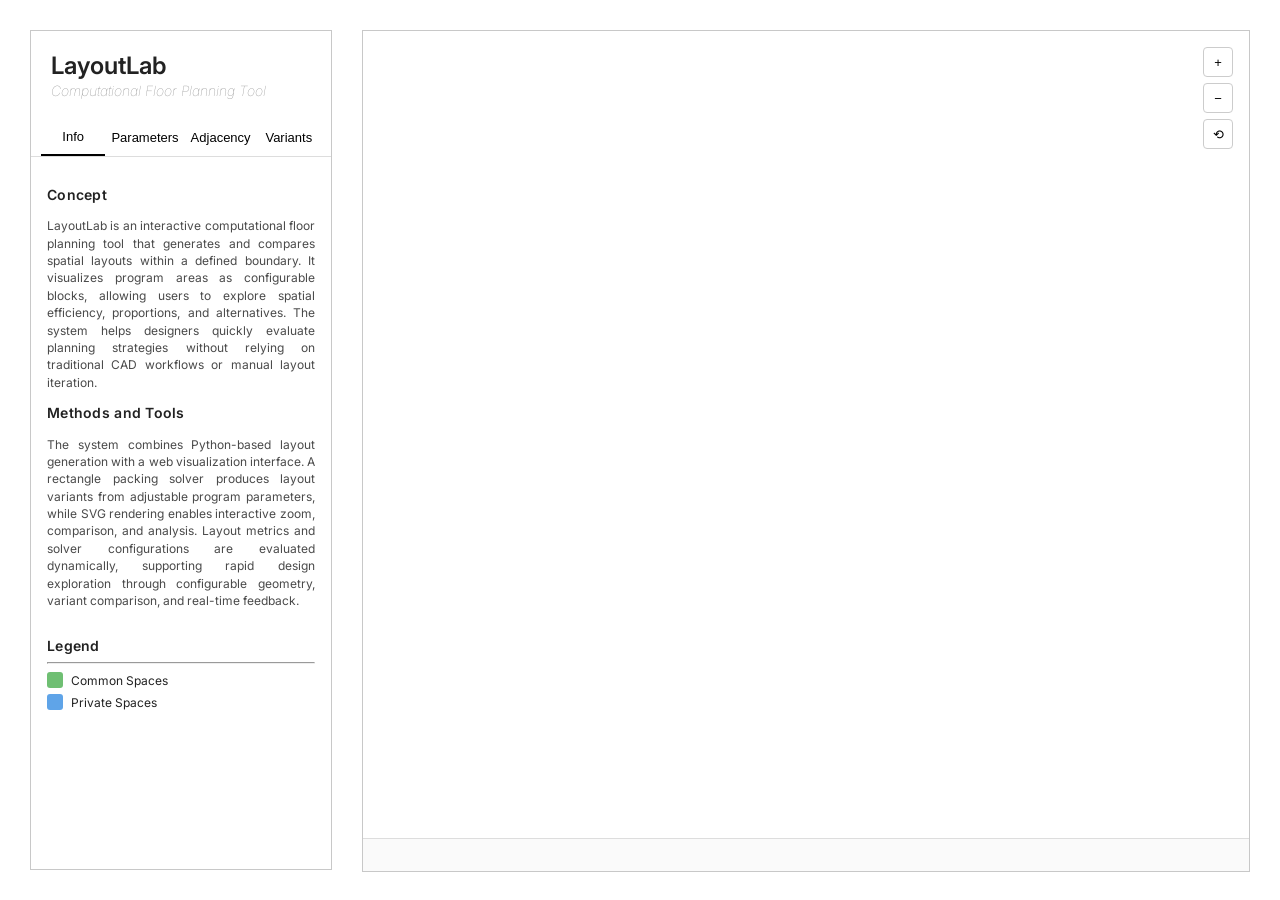
==== index.html @ 80b99b5e "Prepare frontend for GitHub Pages deployment" ====
<!DOCTYPE html>
<html>
<head>
    <meta charset="UTF-8">
    <title>Floor Planner Dashboard</title>
    <link rel="stylesheet" href="style.css">
    <link href="https://fonts.googleapis.com/css2?family=Inter:wght@400;500;600&display=swap" rel="stylesheet">
    <link rel="icon" href="data:,">
</head>
<body>
    <div class="dashboard">

        <div class="side-panel">

            <!-- PANEL TITLE -->
            <div class="panel-title">
                LayoutLab
                <div class="panel-subtitle">Computational Floor Planning Tool</div>
            </div>
        
            <!-- Tabs -->
            <div class="tabs">
                <button class="tab-button active" data-tab="info">Info</button>
                <button class="tab-button" data-tab="parameters">Parameters</button>
                <button class="tab-button" data-tab="adjacency">Adjacency</button>
                <button class="tab-button" data-tab="variants">Variants</button>
            </div>
        
            <!-- TAB CONTENT -->
            <div class="tab-content">
        
                <!-- INFO -->
                <div class="tab-panel active" id="info">
        
                    <div class="Info-Text">
                        <h4>Concept</h4>
                        <p>LayoutLab is an interactive computational floor planning tool that generates and compares spatial layouts within a defined boundary. It visualizes program areas as configurable blocks, allowing users to explore spatial efficiency, proportions, and alternatives. The system helps designers quickly evaluate planning strategies without relying on traditional CAD workflows or manual layout iteration.</p>
        
                        <h4>Methods and Tools</h4>
                        <p>The system combines Python-based layout generation with a web visualization interface. A rectangle packing solver produces layout variants from adjustable program parameters, while SVG rendering enables interactive zoom, comparison, and analysis. Layout metrics and solver configurations are evaluated dynamically, supporting rapid design exploration through configurable geometry, variant comparison, and real-time feedback.</p>
                    </div>
        
                    <div class="card">
                        <h3>Legend</h3>
                        <hr>
        
                        <div class="legend-row" data-category="common">
                            <span class="legend-box common-box"></span>
                            <span>Common Spaces</span>
                        </div>
        
                        <div class="legend-row" data-category="private">
                            <span class="legend-box private-box"></span>
                            <span>Private Spaces</span>
                        </div>
                    </div>
        
                </div>
        
                <!-- PARAMETERS -->
                <div class="tab-panel" id="parameters">

                    <div class="parameters-content">

                        <!-- Boundary -->
                        <div class="param-section">
                            <h4>Boundary</h4>

                            <div class="param-group">
                                <div class="param-label">
                                    <span>Width (m)</span>
                                    <span>Length (m)</span>
                                </div>

                                <div class="param-inputs">
                                    <input type="number" id="boundary-width" value="15">
                                    <input type="number" id="boundary-height" value="10">
                                </div>
                            </div>
                        </div>


                        <!-- Program Areas -->
                        <div class="param-section">
                            <h4>Program Areas</h4>

                            <div class="param-group">
                                <div class="param-title">Living Room</div>
                                <div class="param-label">
                                    <span>Target Area (m²)</span>
                                    <span>Min Area (m²)</span>
                                </div>
                                <div class="param-inputs">
                                    <input type="number" id="living-target">
                                    <input type="number" id="living-min">
                                </div>
                            </div>


                            <div class="param-group">
                                <div class="param-title">Kitchen</div>
                                <div class="param-label">
                                    <span>Target Area (m²)</span>
                                    <span>Min Area (m²)</span>
                                </div>
                                <div class="param-inputs">
                                    <input type="number" id="kitchen-target">
                                    <input type="number" id="kitchen-min">
                                </div>
                            </div>


                            <div class="param-group">
                                <div class="param-title">Bedroom 1</div>
                                <div class="param-label">
                                    <span>Target Area (m²)</span>
                                    <span>Min Area (m²)</span>
                                </div>
                                <div class="param-inputs">
                                    <input type="number" id="bedroom1-target">
                                    <input type="number" id="bedroom1-min">
                                </div>
                            </div>


                            <div class="param-group">
                                <div class="param-title">Bedroom 2</div>
                                <div class="param-label">
                                    <span>Target Area (m²)</span>
                                    <span>Min Area (m²)</span>
                                </div>
                                <div class="param-inputs">
                                    <input type="number" id="bedroom2-target">
                                    <input type="number" id="bedroom2-min">
                                </div>
                            </div>


                            <div class="param-group">
                                <div class="param-title">Bathroom 1</div>
                                <div class="param-label">
                                    <span>Target Area (m²)</span>
                                    <span>Min Area (m²)</span>
                                </div>
                                <div class="param-inputs">
                                    <input type="number" id="bathroom1-target">
                                    <input type="number" id="bathroom1-min">
                                </div>
                            </div>


                            <div class="param-group">
                                <div class="param-title">Bathroom 2</div>
                                <div class="param-label">
                                    <span>Target Area (m²)</span>
                                    <span>Min Area (m²)</span>
                                </div>
                                <div class="param-inputs">
                                    <input type="number" id="bathroom2-target">
                                    <input type="number" id="bathroom2-min">
                                </div>
                            </div>


                            <div class="param-group">
                                <div class="param-title">Circulation</div>
                                <div class="param-label">
                                    <span>Target Area (m²)</span>
                                    <span>Min Area (m²)</span>
                                </div>
                                <div class="param-inputs">
                                    <input type="number" id="circulation-target">
                                    <input type="number" id="circulation-min">
                                </div>
                            </div>

                        </div>

                    </div>

                    <button id="generate-layout">Generate Layout</button>

                </div>
        
                <!-- ADJACENCY -->
                <div class="tab-panel" id="adjacency">
                    <div class="tab-placeholder">Adjacency panel (coming soon)</div>
                </div>
        
                <!-- VARIANTS -->
                <div class="tab-panel" id="variants">

                    <div class="variants-header">
                        <div class="variants-title-row">
                            <h4>Layout Variants</h4>
                            <button id="compare-toggle" class="compare-button">
                                Compare
                            </button>
                        </div>
                    
                        <p class="variants-subtitle">
                            Sorted by packing efficiency (best → worst)
                        </p>
                    </div>
                
                    <div id="variant-grid"></div>
                
                </div>
            </div>    
    
        </div>

        <!-- CANVAS PANEL -->
        <div class="canvas-panel">
            <div class="canvas-controls">
                <button id="zoom-in" class="control-button">+</button>
                <button id="zoom-out" class="control-button">−</button>
                <button id="recenter" class="control-button">⟲</button>
            </div>
            <div id="canvas-container">
                <svg id="floorplan"></svg>
            </div>
            
            <div id="metrics-container"></div>
        </div>
    
    </div>
    
    <div id="tooltip"></div>
    <script src="app.js"></script>
    
    </body>
</html>
---- style.css ----
html, body {
    margin-left: 15px;
    margin-right: 15px;
}

body {
    font-family: "Inter", sans-serif;
    background: #ffffff;
    color: #222;
    box-sizing: border-box;
}

.panel-title {
    font-size: 24px;
    font-weight: 600;
    margin: 20px;
    text-align: left;
}

.panel-subtitle {
    font-size: 14px;
    color: hsl(0, 0%, 50%);
    margin-top: 2px;
    font-weight: 100;
    text-align: left;
    font-style: italic;
}

.Info-Text {
    padding-bottom: 4px;
    max-width: 280px;
    color: #4a4a4a;
    font-size: 12px;
    line-height: 1.45;
    text-align: justify;
}

.Info-Text h4 {
    margin: 12px 0 0 0;
    font-size: 14px;
    font-weight: 600;
    color: #222;
    letter-spacing: 0.02em;
}

/* Layout */

.dashboard {
    display: flex;
    gap: 30px;
    height: calc(100vh - 60px); 
    margin-top: 30px;
}

/* Left Panel */

.side-panel {
    width: 300px;
    flex-shrink: 0;
    display: flex;
    flex-direction: column;
    border: 1px solid rgb(200,200,200);
}

/* RIGHT PANEL */

.canvas-panel {
    flex: 1;
    position: relative;
    display: flex;
    flex-direction: column;
    height: 100%;
    align-items: stretch;
    justify-content: flex-start;
    overflow: hidden;
    border: 1px solid rgb(200, 200, 200);
}

.canvas-note {
    position: absolute;
    right: 16px;
    bottom: 16px;
    font-size: 10px;
    color: hsl(0, 0%, 75%);
    line-height: 1.4;
    margin: 0;
    pointer-events: none;
    font-style:italic;
}

.canvas-controls {
    position: absolute;
    top: 16px;
    right: 16px;
    display: grid;
    gap: 6px;
    z-index: 10;
}

.control-button {
    width: 30px;
    height: 30px;
    border: 1px solid #ccc;
    background: rgba(255, 255, 255, 0.9);
    border-radius: 4px;
    font-size: 13px;
    cursor: pointer;
    line-height: 1;
}

.control-button:hover {
    background: #f3f3f3;
}

/* Cards */

.card {
    background: white;
    border-radius: 0px;

    background-color: #ffffff;
}

.card.metrics-card {
    display: flex;
    flex-direction: column;
    height: 100%;
}

.card:last-child{
    flex: 1;
}

.card h3 {
    margin: 12px 0 0 0;
    font-size: 14px;
    font-weight: 600;
    color: #222;
    letter-spacing: 0.02em;
}

/* Rooms */

.room {
    stroke: #333;
    stroke-width: 1;
    fill-opacity: 0.75;
    transition: all 0.15s ease;
}

.room:hover {
    stroke-width: 3;
}

.room.dimmed {
    fill-opacity: 0.15;
}

.room.highlighted {
    stroke-width: 3;
    fill-opacity: 0.95;
}

/* Room colors */

.common {
    fill: #6fbf73;
}

.private {
    fill: #5fa4e8;
}

/* Legend */

.legend-row {
    display: flex;
    align-items: center;
    margin-bottom: 0px;
    margin-top: 6px;
    font-size: 14px;
    cursor: pointer;
}

.legend-row:hover {
    font-weight: 600;
}

.legend-box {
    width: 16px;
    height: 16px;
    margin-right: 8px;
    border-radius: 3px;
}

.legend-row span {
    margin-bottom: 0px;
    margin-top: 0px;
    font-size: 12px;
}

.common-box {
    background: #6fbf73;
}

.private-box {
    background: #5fa4e8;
}

/* ---------------------------
METRICS DASHBOARD
--------------------------- */

.metrics-title {
    font-size: 14px;
    font-weight: 600;
    margin-bottom: 8px;
    color: #222;
    letter-spacing: 0.02em;
}

.metrics-grid {
    display: grid;
    grid-template-columns: repeat(4, 1fr);
    gap: 12px;
}

.metric-card {
    background: #ffffff;
    border: 1px solid #ddd;
    padding: 10px;
    border-radius: 6px;
    text-align: left;
}

.metric-label {
    padding-bottom: 4px;
    max-width: 235px;
    color: #4a4a4a;
    font-size: 12px;
    line-height: 1.45;
    text-align: justify;
}

.metric-value {
    font-size: 16px;
    font-weight: 600;
    color: #222;
}

.metrics-meta {
    margin-top: 10px;
    font-size: 11px;
    color: #666;
    display: flex;
    gap: 12px;
}

.metric-card:hover {
    border-color: #999;
}

.metric-card:first-child {
    background: hsla(0, 0%, 0%, 0.05);
}

#tooltip {
    position: absolute;
    z-index: 999;
    left: 22px;
    top: 0px;
    background: white;
    border: 1px solid #ccc;
    padding: 8px 10px;
    border-radius: 6px;
    font-size: 12px;
    box-shadow: 0 2px 6px rgba(0,0,0,0.15);
    pointer-events: none;
    opacity: 0;
    transition: opacity 0.15s ease;
}

.info-icon {
    margin-left: 6px;
    cursor: help;
    color: #888;
    font-size: 13px;
}

/* ---------------------------
VARIANT PANEL (RIGHT SIDE)
--------------------------- */
.variants-title-row {
    display: flex;
    justify-content: space-between;
    align-items: center;
    margin: 0px;
}

.variants-subtitle {
    font-size: 11px;
    color: #777;
    margin-top: 10px;
}

.variants-header h4 {
    font-size: 14px;
    font-weight: 600;
    color: #222;
    letter-spacing: 0.02em;
    margin: 0px;
}

#variant-note {
    font-size: 10px;
}

#variant-grid {
    display: flex;
    flex-direction: column;
    gap: 10px;
}

.variant-order {
    font-size: 12px;
    color: #575757;
    margin-top: 2px;
}

.variant-thumb {
    border: 1px solid #ccc;
    padding: 6px;
    cursor: pointer;
    background: white;
    display: flex;
    flex-direction: column;
    align-items: center;
}

.variant-thumb.selected {
    border: 2px solid hwb(0 0% 100%);
}

.variant-thumb:hover {
    border: 2px solid rgba(0, 0, 0, 0.35)
}

.variant-thumb svg {
    background: #fafafa;
}

.variant-rank {
    font-size: 11px;
    font-weight: 600;
    margin-bottom: 4px;
}

.variant-eff {
    margin-top: 4px;
    font-size: 11px;
}

.best-star {
    margin-left: 6px;
    font-size: 13px;
    font-weight: bold;
}

/* Compare Button */

.compare-button {
    font-size: 11px;
    padding: 5px 10px;
    border: 1px solid #ccc;
    background: white;
    cursor: pointer;
    border-radius: 4px;
}

.compare-button:hover {
    background: #f3f3f3;
}

.compare-button.active {
    background: #222;
    color: white;
    border-color: #222;

}

#canvas-container {
    flex: 1;
    display: flex;
    overflow: hidden;
    flex-direction: row;
    min-height: 0;
    position: relative;
}

.compare-canvas {
    flex: 1;
    width: 100%;
    height:100%;
    display: block;
}

.compare-wrapper {
    flex: 1;
    display: flex;
    flex-direction: column;
    min-width: 0;
    min-height: 0;
    overflow: hidden;
    border-right: 1px solid #ccc;
}

.compare-wrapper:last-child {
    border-right: none;
}

#floorplan {
    display: block;
}

#canvas-container svg {
    width: 100%;
    height: 100%;
}

.compare-selected {
    border: 2px solid black;
}



#metrics-container {
    display: flex;
    gap: 16px;
    border-top: 1px solid #ddd;
    padding: 16px;
    background: #fafafa;
    align-items: stretch;
}

.metrics-card {
    flex: 1 1 50%;
    font-size: 12px;
    line-height: 1.5;
    min-width: 0;
    border-right: 1px solid #ddd;
    padding-right: 16px;
}

.metrics-card:last-child {
    border-right: none;
    padding-right: 0px;
}

.metrics-card p {
    margin-bottom: 0px;
    margin-top: 6px;
    font-size: 14px;
}

/* ---------------------------
TABS
--------------------------- */

.tabs {
    display: flex;
    border-bottom: 1px solid #ddd;
    padding: 0 10px;
}

.tab-button {
    flex: 1;
    padding: 10px 6px;
    background: none;
    border: none;
    font-size: 13px;
    cursor: pointer;
}

.tab-button.active {
    border-bottom: 2px solid black;
    font-weight: 500;
}

.tab-button:hover {
    background: #f3f3f3;
}

/* ---------------------------
TAB CONTENT
--------------------------- */

.tab-content {
    flex: 1;
    overflow: hidden;
    display: flex;
    flex-direction: column;
}

.tab-panel {
    display: none;
    flex: 1;
    overflow-y: auto;
    padding: 16px;
}

.tab-panel.active {
    display: block;
}

/* Placeholder content */

.tab-placeholder {
    padding: 20px;
    font-size: 12px;
    color: #777;
}

/* ---------------------------
PARAMETERS PANEL (UNIFIED)
--------------------------- */

.parameters-content {
    flex: 1;
    overflow-y: auto;
}

/* Section headers */

.param-section h4 {
    font-size: 13px;
    margin-bottom: 6px;
}

/* Shared Param System */

.param-group {
    display: flex;
    flex-direction: column;
    gap: 4px;
    margin-bottom: 12px;
}

.param-title {
    font-size: 12px;
    font-weight: 600;
}

.param-label {
    display: flex;
    font-size: 11px;
    color: #666;
}

.param-label span {
    width: 50%;
}

/* Inputs */

.param-inputs {
    display: flex;
    gap: 6px;
}

.param-inputs input {
    width: 50%;
    min-width: 0;
    padding: 4px;
    border: 1px solid #ccc;
    font-size: 12px;
    box-sizing: border-box;
}

/* Generate button fixed bottom */

#generate-layout {
    margin-top: 20px;
    width: 100%;
    padding: 8px;
    font-size: 12px;
    border: 1px solid #ccc;
    background: white;
    cursor: pointer;
}

#generate-layout:hover {
    background: #f3f3f3;
}
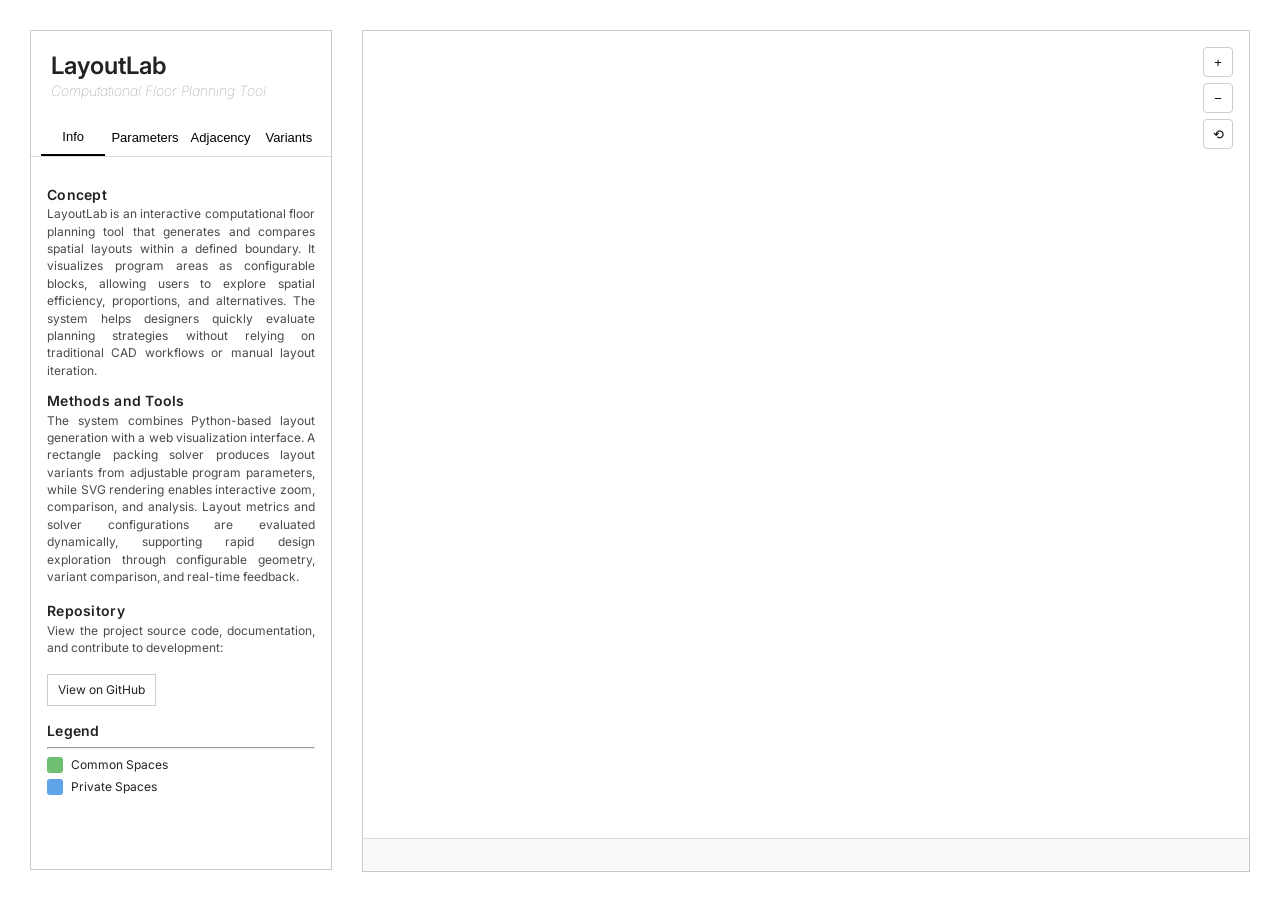
==== commit fe4f4fc5: "Add GitHub repository link to info tab" ====
--- a/index.html
+++ b/index.html
@@ -39,6 +39,20 @@
                         <h4>Methods and Tools</h4>
                         <p>The system combines Python-based layout generation with a web visualization interface. A rectangle packing solver produces layout variants from adjustable program parameters, while SVG rendering enables interactive zoom, comparison, and analysis. Layout metrics and solver configurations are evaluated dynamically, supporting rapid design exploration through configurable geometry, variant comparison, and real-time feedback.</p>
                     </div>
+
+                    <div class="repo-section">
+                        <h4>Repository</h4>
+                        <p>
+                            View the project source code, documentation, and contribute to development:
+                        </p>
+                        <a 
+                        href="https://github.com/0209vaibhav/layoutlab"
+                        target="_blank"
+                        class="repo-button"
+                    >
+                        View on GitHub
+                    </a>
+                    </div>
         
                     <div class="card">
                         <h3>Legend</h3>
--- a/style.css
+++ b/style.css
@@ -36,11 +36,16 @@
 }
 
 .Info-Text h4 {
-    margin: 12px 0 0 0;
+    margin-top: 12px;
+    margin-bottom: 0px;
     font-size: 14px;
     font-weight: 600;
     color: #222;
     letter-spacing: 0.02em;
+}
+
+.Info-Text p {
+    margin-top: 0px;
 }
 
 /* Layout */
@@ -590,4 +595,58 @@
 
 #generate-layout:hover {
     background: #f3f3f3;
-}+}
+
+/* ---------------------------
+REPOSITORY LINK
+--------------------------- */
+
+.repo-section {
+    padding-bottom: 4px;
+    max-width: 280px;
+    color: #4a4a4a;
+    font-size: 12px;
+    line-height: 1.45;
+    text-align: justify;
+}
+
+.repo-section h4 {
+    margin-top: 0px;
+    margin-bottom: 0px;
+    font-size: 14px;
+    font-weight: 600;
+    color: #222;
+    letter-spacing: 0.02em;
+}
+
+.repo-section p {
+    margin-top: 0px;
+}
+
+.repo-link {
+    display: block;
+    margin-top: 6px;
+    color: #2a6df4;
+    text-decoration: none;
+    font-size: 12px;
+    word-break: break-word;
+}
+
+.repo-link:hover {
+    text-decoration: underline;
+}
+
+.repo-button {
+    display: inline-block;
+    margin-top: 6px;
+    padding: 6px 10px;
+    border: 1px solid #ccc;
+    background: white;
+    font-size: 12px;
+    text-decoration: none;
+    color: #222;
+}
+
+.repo-button:hover {
+    background: #f3f3f3;
+}
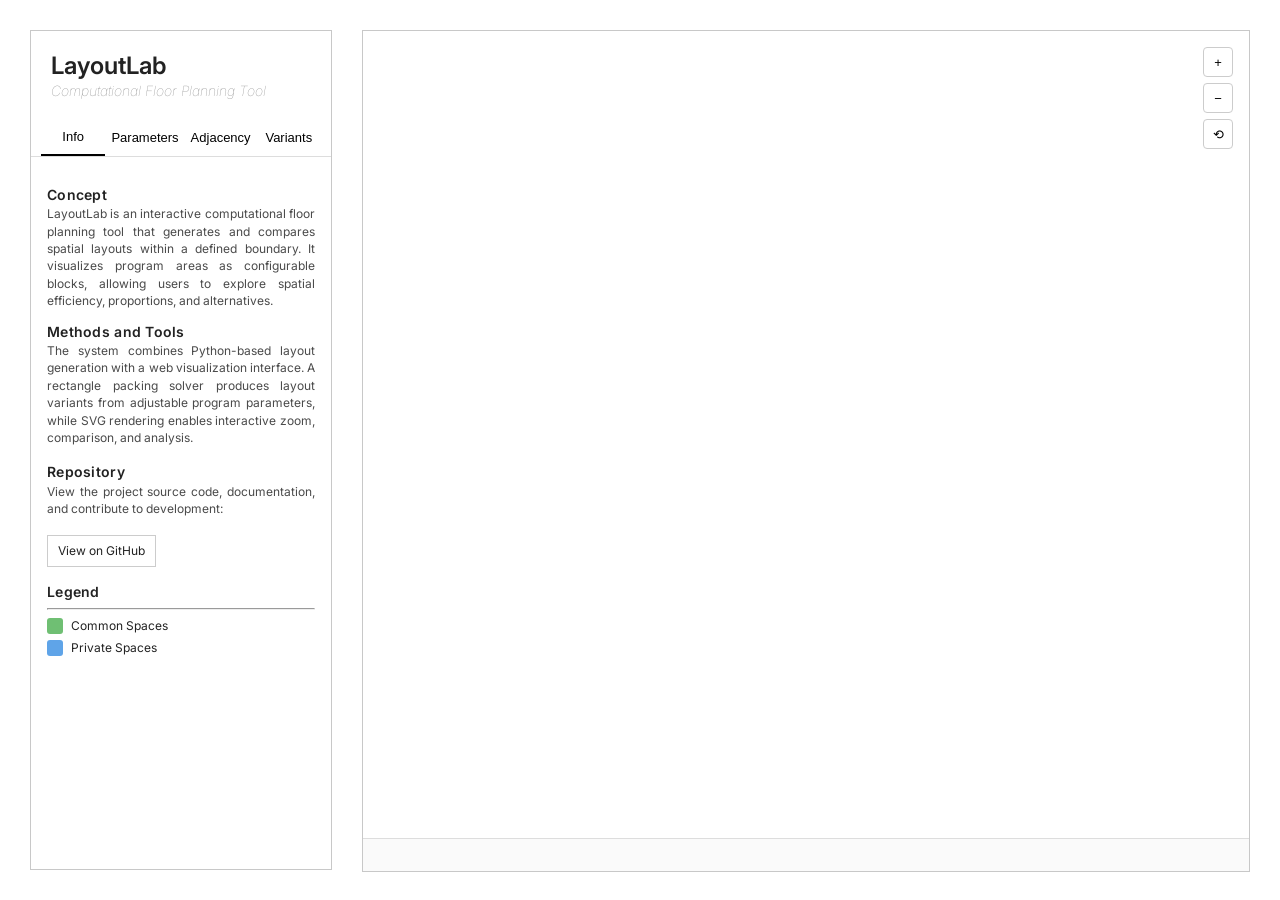
==== commit 9793ff9d: "feat: slider-based parameters panel" ====
--- a/index.html
+++ b/index.html
@@ -12,65 +12,52 @@
 
         <div class="side-panel">
 
-            <!-- PANEL TITLE -->
             <div class="panel-title">
                 LayoutLab
                 <div class="panel-subtitle">Computational Floor Planning Tool</div>
             </div>
-        
-            <!-- Tabs -->
+
             <div class="tabs">
                 <button class="tab-button active" data-tab="info">Info</button>
                 <button class="tab-button" data-tab="parameters">Parameters</button>
                 <button class="tab-button" data-tab="adjacency">Adjacency</button>
                 <button class="tab-button" data-tab="variants">Variants</button>
             </div>
-        
-            <!-- TAB CONTENT -->
+
             <div class="tab-content">
-        
+
                 <!-- INFO -->
                 <div class="tab-panel active" id="info">
-        
+
                     <div class="Info-Text">
                         <h4>Concept</h4>
-                        <p>LayoutLab is an interactive computational floor planning tool that generates and compares spatial layouts within a defined boundary. It visualizes program areas as configurable blocks, allowing users to explore spatial efficiency, proportions, and alternatives. The system helps designers quickly evaluate planning strategies without relying on traditional CAD workflows or manual layout iteration.</p>
-        
+                        <p>LayoutLab is an interactive computational floor planning tool that generates and compares spatial layouts within a defined boundary. It visualizes program areas as configurable blocks, allowing users to explore spatial efficiency, proportions, and alternatives.</p>
+
                         <h4>Methods and Tools</h4>
-                        <p>The system combines Python-based layout generation with a web visualization interface. A rectangle packing solver produces layout variants from adjustable program parameters, while SVG rendering enables interactive zoom, comparison, and analysis. Layout metrics and solver configurations are evaluated dynamically, supporting rapid design exploration through configurable geometry, variant comparison, and real-time feedback.</p>
+                        <p>The system combines Python-based layout generation with a web visualization interface. A rectangle packing solver produces layout variants from adjustable program parameters, while SVG rendering enables interactive zoom, comparison, and analysis.</p>
                     </div>
 
                     <div class="repo-section">
                         <h4>Repository</h4>
-                        <p>
-                            View the project source code, documentation, and contribute to development:
-                        </p>
-                        <a 
-                        href="https://github.com/0209vaibhav/layoutlab"
-                        target="_blank"
-                        class="repo-button"
-                    >
-                        View on GitHub
-                    </a>
-                    </div>
-        
+                        <p>View the project source code, documentation, and contribute to development:</p>
+                        <a href="https://github.com/0209vaibhav/layoutlab" target="_blank" class="repo-button">View on GitHub</a>
+                    </div>
+
                     <div class="card">
                         <h3>Legend</h3>
                         <hr>
-        
                         <div class="legend-row" data-category="common">
                             <span class="legend-box common-box"></span>
                             <span>Common Spaces</span>
                         </div>
-        
                         <div class="legend-row" data-category="private">
                             <span class="legend-box private-box"></span>
                             <span>Private Spaces</span>
                         </div>
                     </div>
-        
-                </div>
-        
+
+                </div>
+
                 <!-- PARAMETERS -->
                 <div class="tab-panel" id="parameters">
 
@@ -80,148 +67,168 @@
                         <div class="param-section">
                             <h4>Boundary</h4>
 
-                            <div class="param-group">
-                                <div class="param-label">
-                                    <span>Width (m)</span>
-                                    <span>Length (m)</span>
-                                </div>
-
-                                <div class="param-inputs">
-                                    <input type="number" id="boundary-width" value="15">
-                                    <input type="number" id="boundary-height" value="10">
-                                </div>
-                            </div>
-                        </div>
-
+                            <div class="boundary-row">
+
+                                <div class="slider-field">
+                                    <label>Width <span id="bw-val">15 m</span></label>
+                                    <div class="single-track">
+                                        <div class="track-bg"></div>
+                                        <div class="track-fill" id="bw-fill"></div>
+                                        <input type="range" id="boundary-width" min="5" max="50" step="1" value="15">
+                                    </div>
+                                    <div class="bound-labels"><span>5 m</span><span>50 m</span></div>
+                                </div>
+
+                                <div class="slider-field">
+                                    <label>Length <span id="bh-val">10 m</span></label>
+                                    <div class="single-track">
+                                        <div class="track-bg"></div>
+                                        <div class="track-fill" id="bh-fill"></div>
+                                        <input type="range" id="boundary-height" min="5" max="50" step="1" value="10">
+                                    </div>
+                                    <div class="bound-labels"><span>5 m</span><span>50 m</span></div>
+                                </div>
+
+                            </div>
+                        </div>
 
                         <!-- Program Areas -->
                         <div class="param-section">
                             <h4>Program Areas</h4>
 
-                            <div class="param-group">
-                                <div class="param-title">Living Room</div>
-                                <div class="param-label">
-                                    <span>Target Area (m²)</span>
-                                    <span>Min Area (m²)</span>
-                                </div>
-                                <div class="param-inputs">
-                                    <input type="number" id="living-target">
-                                    <input type="number" id="living-min">
-                                </div>
-                            </div>
-
-
-                            <div class="param-group">
-                                <div class="param-title">Kitchen</div>
-                                <div class="param-label">
-                                    <span>Target Area (m²)</span>
-                                    <span>Min Area (m²)</span>
-                                </div>
-                                <div class="param-inputs">
-                                    <input type="number" id="kitchen-target">
-                                    <input type="number" id="kitchen-min">
-                                </div>
-                            </div>
-
-
-                            <div class="param-group">
-                                <div class="param-title">Bedroom 1</div>
-                                <div class="param-label">
-                                    <span>Target Area (m²)</span>
-                                    <span>Min Area (m²)</span>
-                                </div>
-                                <div class="param-inputs">
-                                    <input type="number" id="bedroom1-target">
-                                    <input type="number" id="bedroom1-min">
-                                </div>
-                            </div>
-
-
-                            <div class="param-group">
-                                <div class="param-title">Bedroom 2</div>
-                                <div class="param-label">
-                                    <span>Target Area (m²)</span>
-                                    <span>Min Area (m²)</span>
-                                </div>
-                                <div class="param-inputs">
-                                    <input type="number" id="bedroom2-target">
-                                    <input type="number" id="bedroom2-min">
-                                </div>
-                            </div>
-
-
-                            <div class="param-group">
-                                <div class="param-title">Bathroom 1</div>
-                                <div class="param-label">
-                                    <span>Target Area (m²)</span>
-                                    <span>Min Area (m²)</span>
-                                </div>
-                                <div class="param-inputs">
-                                    <input type="number" id="bathroom1-target">
-                                    <input type="number" id="bathroom1-min">
-                                </div>
-                            </div>
-
-
-                            <div class="param-group">
-                                <div class="param-title">Bathroom 2</div>
-                                <div class="param-label">
-                                    <span>Target Area (m²)</span>
-                                    <span>Min Area (m²)</span>
-                                </div>
-                                <div class="param-inputs">
-                                    <input type="number" id="bathroom2-target">
-                                    <input type="number" id="bathroom2-min">
-                                </div>
-                            </div>
-
-
-                            <div class="param-group">
-                                <div class="param-title">Circulation</div>
-                                <div class="param-label">
-                                    <span>Target Area (m²)</span>
-                                    <span>Min Area (m²)</span>
-                                </div>
-                                <div class="param-inputs">
-                                    <input type="number" id="circulation-target">
-                                    <input type="number" id="circulation-min">
-                                </div>
-                            </div>
-
-                        </div>
-
+                            <!-- Living Room -->
+                            <div class="room-block">
+                                <div class="room-header">
+                                    <span class="room-name">Living Room</span>
+                                    <span class="room-range-val"><span id="living_room-lo">20</span>–<span id="living_room-hi">25</span> m²</span>
+                                </div>
+                                <div class="dual-track">
+                                    <div class="track-bg"></div>
+                                    <div class="track-fill" id="living_room-fill"></div>
+                                    <input type="range" id="living-min" min="15" max="50" step="1" value="20">
+                                    <input type="range" id="living-target" min="15" max="50" step="1" value="25">
+                                </div>
+                                <div class="range-labels"><span>15 m²</span><span>min → target</span><span>50 m²</span></div>
+                            </div>
+
+                            <!-- Kitchen -->
+                            <div class="room-block">
+                                <div class="room-header">
+                                    <span class="room-name">Kitchen</span>
+                                    <span class="room-range-val"><span id="kitchen-lo">9</span>–<span id="kitchen-hi">12</span> m²</span>
+                                </div>
+                                <div class="dual-track">
+                                    <div class="track-bg"></div>
+                                    <div class="track-fill" id="kitchen-fill"></div>
+                                    <input type="range" id="kitchen-min" min="5" max="30" step="1" value="9">
+                                    <input type="range" id="kitchen-target" min="5" max="30" step="1" value="12">
+                                </div>
+                                <div class="range-labels"><span>5 m²</span><span>min → target</span><span>30 m²</span></div>
+                            </div>
+
+                            <!-- Bedroom 1 -->
+                            <div class="room-block">
+                                <div class="room-header">
+                                    <span class="room-name">Bedroom 1</span>
+                                    <span class="room-range-val"><span id="bedroom_1-lo">12</span>–<span id="bedroom_1-hi">14</span> m²</span>
+                                </div>
+                                <div class="dual-track">
+                                    <div class="track-bg"></div>
+                                    <div class="track-fill" id="bedroom_1-fill"></div>
+                                    <input type="range" id="bedroom1-min" min="8" max="30" step="1" value="12">
+                                    <input type="range" id="bedroom1-target" min="8" max="30" step="1" value="14">
+                                </div>
+                                <div class="range-labels"><span>8 m²</span><span>min → target</span><span>30 m²</span></div>
+                            </div>
+
+                            <!-- Bedroom 2 -->
+                            <div class="room-block">
+                                <div class="room-header">
+                                    <span class="room-name">Bedroom 2</span>
+                                    <span class="room-range-val"><span id="bedroom_2-lo">10</span>–<span id="bedroom_2-hi">12</span> m²</span>
+                                </div>
+                                <div class="dual-track">
+                                    <div class="track-bg"></div>
+                                    <div class="track-fill" id="bedroom_2-fill"></div>
+                                    <input type="range" id="bedroom2-min" min="8" max="30" step="1" value="10">
+                                    <input type="range" id="bedroom2-target" min="8" max="30" step="1" value="12">
+                                </div>
+                                <div class="range-labels"><span>8 m²</span><span>min → target</span><span>30 m²</span></div>
+                            </div>
+
+                            <!-- Bathroom 1 -->
+                            <div class="room-block">
+                                <div class="room-header">
+                                    <span class="room-name">Bathroom 1</span>
+                                    <span class="room-range-val"><span id="bathroom_1-lo">4</span>–<span id="bathroom_1-hi">5</span> m²</span>
+                                </div>
+                                <div class="dual-track">
+                                    <div class="track-bg"></div>
+                                    <div class="track-fill" id="bathroom_1-fill"></div>
+                                    <input type="range" id="bathroom1-min" min="2" max="15" step="1" value="4">
+                                    <input type="range" id="bathroom1-target" min="2" max="15" step="1" value="5">
+                                </div>
+                                <div class="range-labels"><span>2 m²</span><span>min → target</span><span>15 m²</span></div>
+                            </div>
+
+                            <!-- Bathroom 2 -->
+                            <div class="room-block">
+                                <div class="room-header">
+                                    <span class="room-name">Bathroom 2</span>
+                                    <span class="room-range-val"><span id="bathroom_2-lo">3</span>–<span id="bathroom_2-hi">4</span> m²</span>
+                                </div>
+                                <div class="dual-track">
+                                    <div class="track-bg"></div>
+                                    <div class="track-fill" id="bathroom_2-fill"></div>
+                                    <input type="range" id="bathroom2-min" min="2" max="15" step="1" value="3">
+                                    <input type="range" id="bathroom2-target" min="2" max="15" step="1" value="4">
+                                </div>
+                                <div class="range-labels"><span>2 m²</span><span>min → target</span><span>15 m²</span></div>
+                            </div>
+
+                            <!-- Circulation -->
+                            <div class="room-block">
+                                <div class="room-header">
+                                    <span class="room-name">Circulation</span>
+                                    <span class="room-range-val"><span id="circulation-lo">5</span>–<span id="circulation-hi">8</span> m²</span>
+                                </div>
+                                <div class="dual-track">
+                                    <div class="track-bg"></div>
+                                    <div class="track-fill" id="circulation-fill"></div>
+                                    <input type="range" id="circulation-min" min="3" max="20" step="1" value="5">
+                                    <input type="range" id="circulation-target" min="3" max="20" step="1" value="8">
+                                </div>
+                                <div class="range-labels"><span>3 m²</span><span>min → target</span><span>20 m²</span></div>
+                            </div>
+
+                        </div>
                     </div>
 
                     <button id="generate-layout">Generate Layout</button>
 
                 </div>
-        
+
                 <!-- ADJACENCY -->
                 <div class="tab-panel" id="adjacency">
                     <div class="tab-placeholder">Adjacency panel (coming soon)</div>
                 </div>
-        
+
                 <!-- VARIANTS -->
                 <div class="tab-panel" id="variants">
 
                     <div class="variants-header">
                         <div class="variants-title-row">
                             <h4>Layout Variants</h4>
-                            <button id="compare-toggle" class="compare-button">
-                                Compare
-                            </button>
-                        </div>
-                    
-                        <p class="variants-subtitle">
-                            Sorted by packing efficiency (best → worst)
-                        </p>
-                    </div>
-                
+                            <button id="compare-toggle" class="compare-button">Compare</button>
+                        </div>
+                        <p class="variants-subtitle">Sorted by packing efficiency (best → worst)</p>
+                    </div>
+
                     <div id="variant-grid"></div>
-                
-                </div>
-            </div>    
-    
+
+                </div>
+            </div>
+
         </div>
 
         <!-- CANVAS PANEL -->
@@ -234,14 +241,13 @@
             <div id="canvas-container">
                 <svg id="floorplan"></svg>
             </div>
-            
             <div id="metrics-container"></div>
         </div>
-    
+
     </div>
-    
+
     <div id="tooltip"></div>
     <script src="app.js"></script>
-    
-    </body>
-</html>+
+</body>
+</html>
--- a/style.css
+++ b/style.css
@@ -53,7 +53,7 @@
 .dashboard {
     display: flex;
     gap: 30px;
-    height: calc(100vh - 60px); 
+    height: calc(100vh - 60px);
     margin-top: 30px;
 }
 
@@ -79,18 +79,6 @@
     justify-content: flex-start;
     overflow: hidden;
     border: 1px solid rgb(200, 200, 200);
-}
-
-.canvas-note {
-    position: absolute;
-    right: 16px;
-    bottom: 16px;
-    font-size: 10px;
-    color: hsl(0, 0%, 75%);
-    line-height: 1.4;
-    margin: 0;
-    pointer-events: none;
-    font-style:italic;
 }
 
 .canvas-controls {
@@ -122,17 +110,10 @@
 .card {
     background: white;
     border-radius: 0px;
-
     background-color: #ffffff;
 }
 
-.card.metrics-card {
-    display: flex;
-    flex-direction: column;
-    height: 100%;
-}
-
-.card:last-child{
+.card:last-child {
     flex: 1;
 }
 
@@ -251,14 +232,6 @@
     font-size: 16px;
     font-weight: 600;
     color: #222;
-}
-
-.metrics-meta {
-    margin-top: 10px;
-    font-size: 11px;
-    color: #666;
-    display: flex;
-    gap: 12px;
 }
 
 .metric-card:hover {
@@ -285,16 +258,10 @@
     transition: opacity 0.15s ease;
 }
 
-.info-icon {
-    margin-left: 6px;
-    cursor: help;
-    color: #888;
-    font-size: 13px;
-}
-
 /* ---------------------------
-VARIANT PANEL (RIGHT SIDE)
+VARIANT PANEL
 --------------------------- */
+
 .variants-title-row {
     display: flex;
     justify-content: space-between;
@@ -316,10 +283,6 @@
     margin: 0px;
 }
 
-#variant-note {
-    font-size: 10px;
-}
-
 #variant-grid {
     display: flex;
     flex-direction: column;
@@ -347,7 +310,7 @@
 }
 
 .variant-thumb:hover {
-    border: 2px solid rgba(0, 0, 0, 0.35)
+    border: 2px solid rgba(0, 0, 0, 0.35);
 }
 
 .variant-thumb svg {
@@ -390,7 +353,6 @@
     background: #222;
     color: white;
     border-color: #222;
-
 }
 
 #canvas-container {
@@ -405,7 +367,7 @@
 .compare-canvas {
     flex: 1;
     width: 100%;
-    height:100%;
+    height: 100%;
     display: block;
 }
 
@@ -436,8 +398,6 @@
     border: 2px solid black;
 }
 
-
-
 #metrics-container {
     display: flex;
     gap: 16px;
@@ -510,15 +470,16 @@
     display: none;
     flex: 1;
     overflow-y: auto;
+    overflow-x: hidden;
     padding: 16px;
+    box-sizing: border-box;
+    width: 100%;
 }
 
 .tab-panel.active {
     display: block;
 }
 
-/* Placeholder content */
-
 .tab-placeholder {
     padding: 20px;
     font-size: 12px;
@@ -526,62 +487,225 @@
 }
 
 /* ---------------------------
-PARAMETERS PANEL (UNIFIED)
+PARAMETERS PANEL
 --------------------------- */
 
 .parameters-content {
     flex: 1;
     overflow-y: auto;
-}
-
-/* Section headers */
+    overflow-x: hidden;
+    width: 100%;
+    box-sizing: border-box;
+}
 
 .param-section h4 {
     font-size: 13px;
-    margin-bottom: 6px;
-}
-
-/* Shared Param System */
-
-.param-group {
-    display: flex;
-    flex-direction: column;
-    gap: 4px;
     margin-bottom: 12px;
 }
 
-.param-title {
-    font-size: 12px;
-    font-weight: 600;
-}
-
-.param-label {
-    display: flex;
+/* Boundary row */
+
+.boundary-row {
+    display: flex;
+    gap: 16px;
+    margin-bottom: 4px;
+}
+
+.slider-field {
+    flex: 1;
+    min-width: 0;
+    overflow: hidden;
+}
+
+.slider-field label {
     font-size: 11px;
     color: #666;
-}
-
-.param-label span {
-    width: 50%;
-}
-
-/* Inputs */
-
-.param-inputs {
-    display: flex;
-    gap: 6px;
-}
-
-.param-inputs input {
-    width: 50%;
-    min-width: 0;
-    padding: 4px;
-    border: 1px solid #ccc;
-    font-size: 12px;
+    display: flex;
+    justify-content: space-between;
+    margin-bottom: 6px;
+}
+
+.slider-field label span {
+    font-size: 12px;
+    font-weight: 500;
+    color: #222;
+}
+
+/* Single-handle track (boundary) */
+
+.single-track {
+    position: relative;
+    height: 28px;
+    margin-bottom: 2px;
+    width: 100%;
     box-sizing: border-box;
 }
 
-/* Generate button fixed bottom */
+.single-track .track-bg {
+    position: absolute;
+    top: 50%;
+    transform: translateY(-50%);
+    left: 0;
+    right: 0;
+    height: 3px;
+    background: #ddd;
+    border-radius: 2px;
+}
+
+.single-track .track-fill {
+    position: absolute;
+    top: 50%;
+    transform: translateY(-50%);
+    left: 0;
+    height: 3px;
+    background: #222;
+    border-radius: 2px;
+}
+
+.single-track input[type=range] {
+    position: absolute;
+    width: 100%;
+    top: 0;
+    bottom: 0;
+    margin: auto;
+    height: 28px;
+    appearance: none;
+    -webkit-appearance: none;
+    background: transparent;
+}
+
+.single-track input[type=range]::-webkit-slider-runnable-track {
+    height: 0;
+}
+
+.single-track input[type=range]::-webkit-slider-thumb {
+    -webkit-appearance: none;
+    width: 14px;
+    height: 14px;
+    border-radius: 50%;
+    background: #ffffff;
+    border: 1.5px solid #222;
+    cursor: pointer;
+    margin-top: -7px;
+}
+
+.single-track input[type=range]::-moz-range-thumb {
+    width: 14px;
+    height: 14px;
+    border-radius: 50%;
+    background: #ffffff;
+    border: 1.5px solid #222;
+    cursor: pointer;
+}
+
+/* Dual-handle track (room areas) */
+
+.room-block {
+    margin-bottom: 18px;
+}
+
+.room-header {
+    display: flex;
+    justify-content: space-between;
+    align-items: baseline;
+    margin-bottom: 8px;
+}
+
+.room-name {
+    font-size: 13px;
+    font-weight: 500;
+    color: #222;
+}
+
+.room-range-val {
+    font-size: 11px;
+    color: #666;
+}
+
+.room-range-val span {
+    color: #222;
+    font-weight: 500;
+}
+
+.dual-track {
+    position: relative;
+    height: 28px;
+    margin-bottom: 2px;
+    width: 100%;
+    box-sizing: border-box;
+}
+
+.dual-track .track-bg {
+    position: absolute;
+    top: 50%;
+    transform: translateY(-50%);
+    left: 0;
+    right: 0;
+    height: 3px;
+    background: #ddd;
+    border-radius: 2px;
+}
+
+.dual-track .track-fill {
+    position: absolute;
+    top: 50%;
+    transform: translateY(-50%);
+    height: 3px;
+    background: #222;
+    border-radius: 2px;
+}
+
+.dual-track input[type=range] {
+    position: absolute;
+    width: 100%;
+    top: 0;
+    bottom: 0;
+    margin: auto;
+    height: 28px;
+    appearance: none;
+    -webkit-appearance: none;
+    background: transparent;
+    pointer-events: none;
+}
+
+.dual-track input[type=range]::-webkit-slider-runnable-track {
+    height: 0;
+}
+
+.dual-track input[type=range]::-webkit-slider-thumb {
+    -webkit-appearance: none;
+    width: 14px;
+    height: 14px;
+    border-radius: 50%;
+    background: #ffffff;
+    border: 1.5px solid #222;
+    pointer-events: all;
+    cursor: pointer;
+    margin-top: -7px;
+}
+
+.dual-track input[type=range]::-moz-range-thumb {
+    width: 14px;
+    height: 14px;
+    border-radius: 50%;
+    background: #ffffff;
+    border: 1.5px solid #222;
+    pointer-events: all;
+    cursor: pointer;
+}
+
+/* Shared bound/range labels */
+
+.bound-labels,
+.range-labels {
+    display: flex;
+    justify-content: space-between;
+    font-size: 10px;
+    color: #999;
+    margin-top: 2px;
+}
+
+/* Generate button */
 
 #generate-layout {
     margin-top: 20px;
@@ -621,19 +745,6 @@
 
 .repo-section p {
     margin-top: 0px;
-}
-
-.repo-link {
-    display: block;
-    margin-top: 6px;
-    color: #2a6df4;
-    text-decoration: none;
-    font-size: 12px;
-    word-break: break-word;
-}
-
-.repo-link:hover {
-    text-decoration: underline;
 }
 
 .repo-button {
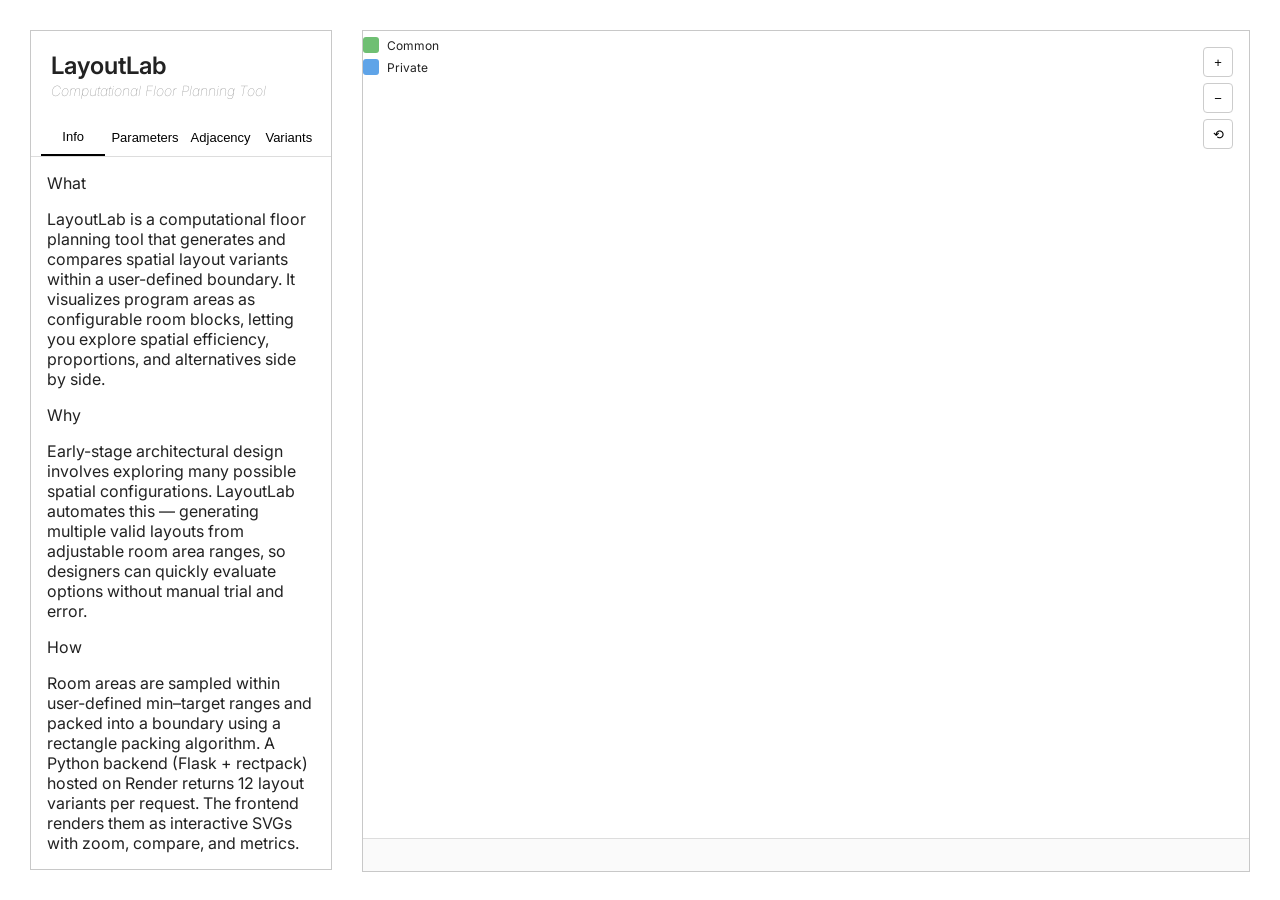
==== commit 6b8a9453: "Fix legend overlapping metrics — move inside canvas container" ====
--- a/index.html
+++ b/index.html
@@ -29,31 +29,34 @@
                 <!-- INFO -->
                 <div class="tab-panel active" id="info">
 
-                    <div class="Info-Text">
-                        <h4>Concept</h4>
-                        <p>LayoutLab is an interactive computational floor planning tool that generates and compares spatial layouts within a defined boundary. It visualizes program areas as configurable blocks, allowing users to explore spatial efficiency, proportions, and alternatives.</p>
-
-                        <h4>Methods and Tools</h4>
-                        <p>The system combines Python-based layout generation with a web visualization interface. A rectangle packing solver produces layout variants from adjustable program parameters, while SVG rendering enables interactive zoom, comparison, and analysis.</p>
-                    </div>
-
-                    <div class="repo-section">
-                        <h4>Repository</h4>
-                        <p>View the project source code, documentation, and contribute to development:</p>
-                        <a href="https://github.com/0209vaibhav/layoutlab" target="_blank" class="repo-button">View on GitHub</a>
-                    </div>
-
-                    <div class="card">
-                        <h3>Legend</h3>
-                        <hr>
-                        <div class="legend-row" data-category="common">
-                            <span class="legend-box common-box"></span>
-                            <span>Common Spaces</span>
-                        </div>
-                        <div class="legend-row" data-category="private">
-                            <span class="legend-box private-box"></span>
-                            <span>Private Spaces</span>
-                        </div>
+                    <div class="info-section">
+                        <div class="info-tag">What</div>
+                        <p>LayoutLab is a computational floor planning tool that generates and compares spatial layout variants within a user-defined boundary. It visualizes program areas as configurable room blocks, letting you explore spatial efficiency, proportions, and alternatives side by side.</p>
+                    </div>
+
+                    <div class="info-section">
+                        <div class="info-tag">Why</div>
+                        <p>Early-stage architectural design involves exploring many possible spatial configurations. LayoutLab automates this — generating multiple valid layouts from adjustable room area ranges, so designers can quickly evaluate options without manual trial and error.</p>
+                    </div>
+
+                    <div class="info-section">
+                        <div class="info-tag">How</div>
+                        <p>Room areas are sampled within user-defined min–target ranges and packed into a boundary using a rectangle packing algorithm. A Python backend (Flask + rectpack) hosted on Render returns 12 layout variants per request. The frontend renders them as interactive SVGs with zoom, compare, and metrics.</p>
+                    </div>
+
+                    <div class="info-section">
+                        <div class="info-tag">Who</div>
+                        <p>Designed and developed by <strong>Vaibhav Jain</strong>.</p>
+                        <div class="info-links">
+                            <a href="https://0209vaibhav.github.io/Website/" target="_blank" class="info-link">Portfolio</a>
+                            <a href="https://www.linkedin.com/in/0209vaibhav/" target="_blank" class="info-link">LinkedIn</a>
+                        </div>
+                    </div>
+
+                    <div class="info-section">
+                        <div class="info-tag">Where</div>
+                        <p>Source code, documentation, and contributions:</p>
+                        <a href="https://github.com/0209vaibhav/layoutlab" target="_blank" class="info-link">GitHub — 0209vaibhav/layoutlab</a>
                     </div>
 
                 </div>
@@ -239,6 +242,36 @@
                 <button id="recenter" class="control-button">⟲</button>
             </div>
             <div id="canvas-container">
+
+                <!-- Persistent legend overlay -->
+                <div class="canvas-legend">
+                    <div class="legend-row" data-category="common">
+                        <span class="legend-box common-box"></span>
+                        <span>Common</span>
+                    </div>
+                    <div class="legend-row" data-category="private">
+                        <span class="legend-box private-box"></span>
+                        <span>Private</span>
+                    </div>
+                </div>
+
+                <!-- Loading overlay -->
+                <div id="loading-overlay">
+                    <div class="loading-content">
+                        <svg class="loading-floorplan" viewBox="0 0 120 80" xmlns="http://www.w3.org/2000/svg">
+                            <rect class="load-room load-common"  x="1"  y="1"  width="57" height="41" rx="1"/>
+                            <rect class="load-room load-common"  x="60" y="1"  width="59" height="19" rx="1"/>
+                            <rect class="load-room load-private" x="60" y="22" width="28" height="20" rx="1"/>
+                            <rect class="load-room load-private" x="90" y="22" width="29" height="20" rx="1"/>
+                            <rect class="load-room load-private" x="1"  y="44" width="22" height="35" rx="1"/>
+                            <rect class="load-room load-private" x="25" y="44" width="22" height="35" rx="1"/>
+                            <rect class="load-room load-common"  x="49" y="44" width="70" height="35" rx="1"/>
+                        </svg>
+                        <div class="loading-label">Generating layouts<span id="loading-dots"></span></div>
+                        <div class="loading-sub">Server is starting up — this may take up to a minute</div>
+                    </div>
+                </div>
+
                 <svg id="floorplan"></svg>
             </div>
             <div id="metrics-container"></div>
--- a/style.css
+++ b/style.css
@@ -608,7 +608,6 @@
     display: flex;
     justify-content: space-between;
     align-items: baseline;
-    margin-bottom: 8px;
 }
 
 .room-name {
@@ -761,3 +760,73 @@
 .repo-button:hover {
     background: #f3f3f3;
 }
+
+/* ---------------------------
+LOADING OVERLAY
+--------------------------- */
+
+#loading-overlay {
+    position: absolute;
+    inset: 0;
+    background: #ffffff;
+    display: flex;
+    align-items: center;
+    justify-content: center;
+    z-index: 50;
+}
+
+#loading-overlay.hidden {
+    display: none;
+}
+
+.loading-content {
+    display: flex;
+    flex-direction: column;
+    align-items: center;
+    gap: 20px;
+}
+
+.loading-floorplan {
+    width: 160px;
+    height: 107px;
+    display: block;
+}
+
+/* Rooms pulse in staggered sequence */
+.load-room {
+    stroke: #333;
+    stroke-width: 1;
+    opacity: 0.15;
+    animation: roomPulse 2.4s ease-in-out infinite;
+}
+
+.load-common { fill: #6fbf73; }
+.load-private { fill: #5fa4e8; }
+
+.load-room:nth-child(1) { animation-delay: 0.0s; }
+.load-room:nth-child(2) { animation-delay: 0.2s; }
+.load-room:nth-child(3) { animation-delay: 0.4s; }
+.load-room:nth-child(4) { animation-delay: 0.6s; }
+.load-room:nth-child(5) { animation-delay: 0.8s; }
+.load-room:nth-child(6) { animation-delay: 1.0s; }
+.load-room:nth-child(7) { animation-delay: 1.2s; }
+
+@keyframes roomPulse {
+    0%   { opacity: 0.15; }
+    40%  { opacity: 0.85; }
+    80%  { opacity: 0.15; }
+    100% { opacity: 0.15; }
+}
+
+.loading-label {
+    font-size: 13px;
+    font-weight: 500;
+    color: #222;
+    letter-spacing: 0.02em;
+}
+
+.loading-sub {
+    font-size: 11px;
+    color: #999;
+    margin-top: -12px;
+}
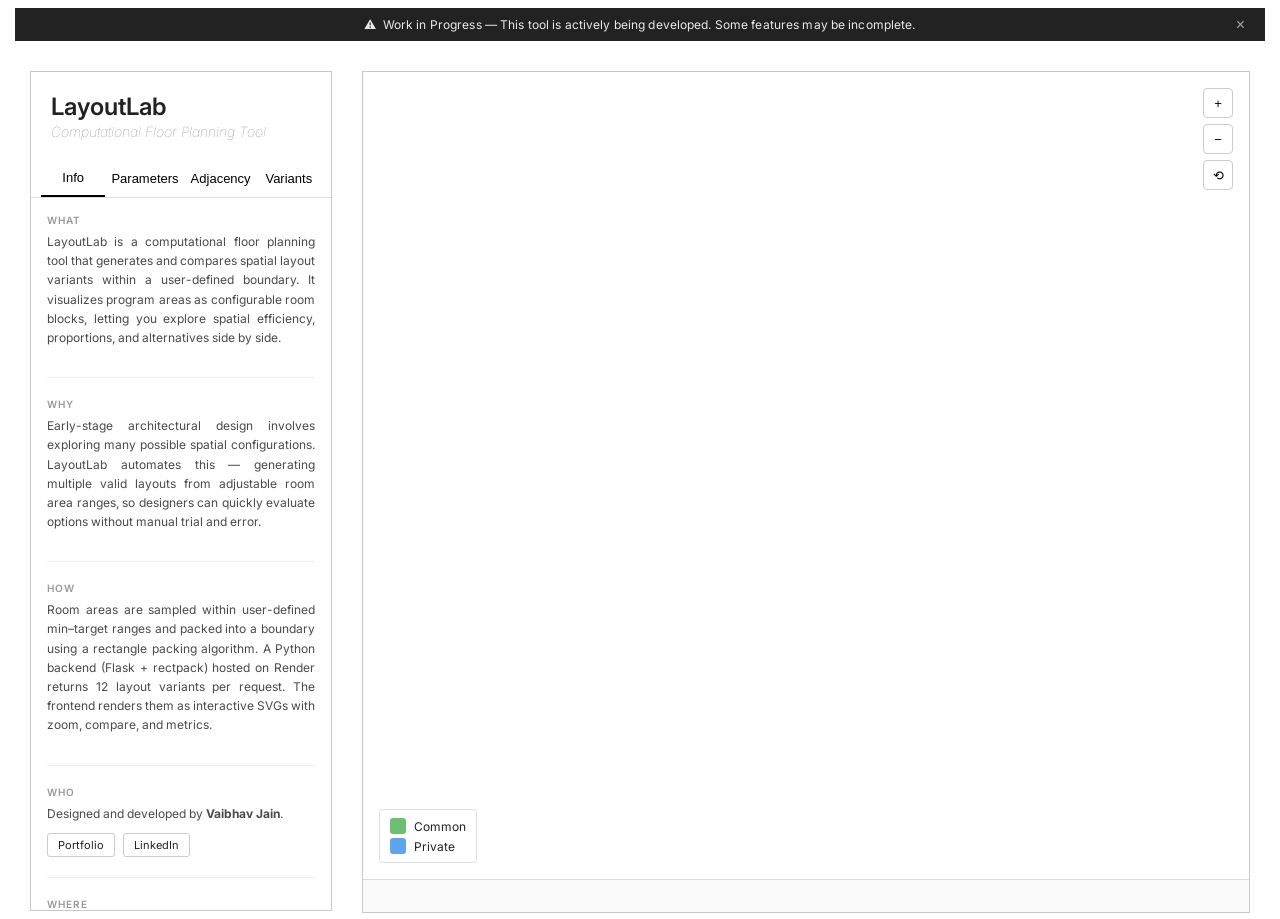
==== commit c31c19bf: "Add WIP banner" ====
--- a/index.html
+++ b/index.html
@@ -8,6 +8,13 @@
     <link rel="icon" href="data:,">
 </head>
 <body>
+
+    <!-- WIP Banner -->
+    <div id="wip-banner">
+        <span class="wip-text">⚠&nbsp;&nbsp;Work in Progress — This tool is actively being developed. Some features may be incomplete.</span>
+        <button class="wip-dismiss" onclick="this.parentElement.style.display='none'">×</button>
+    </div>
+
     <div class="dashboard">
 
         <div class="side-panel">
--- a/style.css
+++ b/style.css
@@ -1,6 +1,46 @@
 html, body {
     margin-left: 15px;
     margin-right: 15px;
+}
+
+/* ---------------------------
+WIP BANNER
+--------------------------- */
+
+#wip-banner {
+    display: flex;
+    align-items: center;
+    justify-content: center;
+    background: #222;
+    color: #fff;
+    font-size: 12px;
+    font-family: "Inter", sans-serif;
+    padding: 9px 40px;
+    position: relative;
+    margin-left: -15px;
+    margin-right: -15px;
+    letter-spacing: 0.01em;
+}
+
+.wip-text {
+    opacity: 0.9;
+}
+
+.wip-dismiss {
+    position: absolute;
+    right: 16px;
+    background: none;
+    border: none;
+    color: #fff;
+    font-size: 16px;
+    cursor: pointer;
+    opacity: 0.6;
+    line-height: 1;
+    padding: 0 4px;
+}
+
+.wip-dismiss:hover {
+    opacity: 1;
 }
 
 body {
@@ -762,6 +802,84 @@
 }
 
 /* ---------------------------
+INFO PANEL
+--------------------------- */
+
+.info-section {
+    margin-bottom: 20px;
+    padding-bottom: 20px;
+    border-bottom: 1px solid #eee;
+}
+
+.info-section:last-child {
+    border-bottom: none;
+}
+
+.info-section p {
+    font-size: 12px;
+    color: #4a4a4a;
+    line-height: 1.6;
+    margin: 6px 0 10px 0;
+    text-align: justify;
+}
+
+.info-tag {
+    font-size: 10px;
+    font-weight: 600;
+    letter-spacing: 0.1em;
+    text-transform: uppercase;
+    color: #999;
+    margin-bottom: 4px;
+}
+
+.info-links {
+    display: flex;
+    gap: 8px;
+    flex-wrap: wrap;
+}
+
+.info-link {
+    display: inline-block;
+    font-size: 11px;
+    color: #222;
+    text-decoration: none;
+    border: 1px solid #ccc;
+    padding: 4px 10px;
+    border-radius: 3px;
+}
+
+.info-link:hover {
+    background: #f3f3f3;
+}
+
+/* ---------------------------
+CANVAS LEGEND OVERLAY
+--------------------------- */
+
+.canvas-legend {
+    position: absolute;
+    bottom: 16px;
+    left: 16px;
+    z-index: 10;
+    background: rgba(255, 255, 255, 0.92);
+    border: 1px solid #ddd;
+    border-radius: 4px;
+    padding: 8px 10px;
+    display: flex;
+    flex-direction: column;
+    gap: 4px;
+}
+
+.canvas-legend .legend-row {
+    margin: 0;
+    cursor: default;
+}
+
+.canvas-legend .legend-row:hover {
+    font-weight: 400;
+}
+
+/* ---------------------------
 LOADING OVERLAY
 --------------------------- */
 
